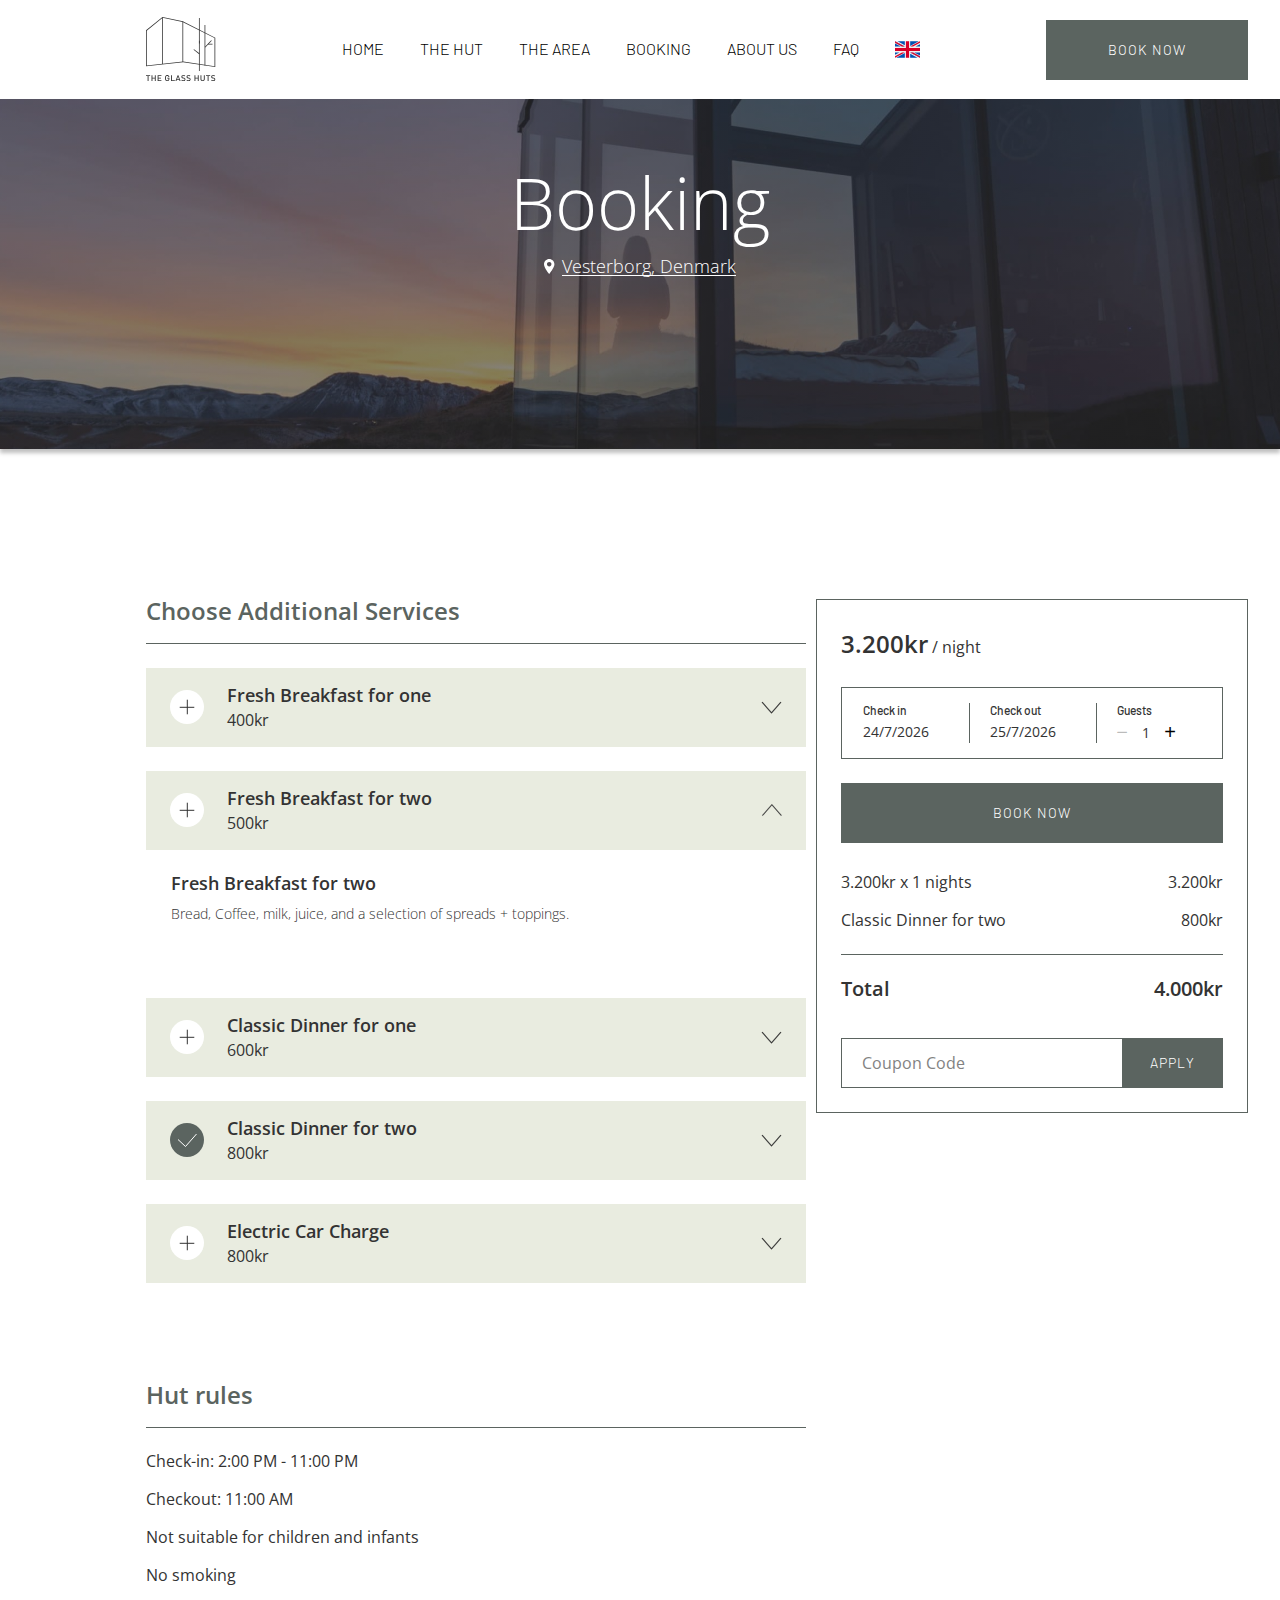
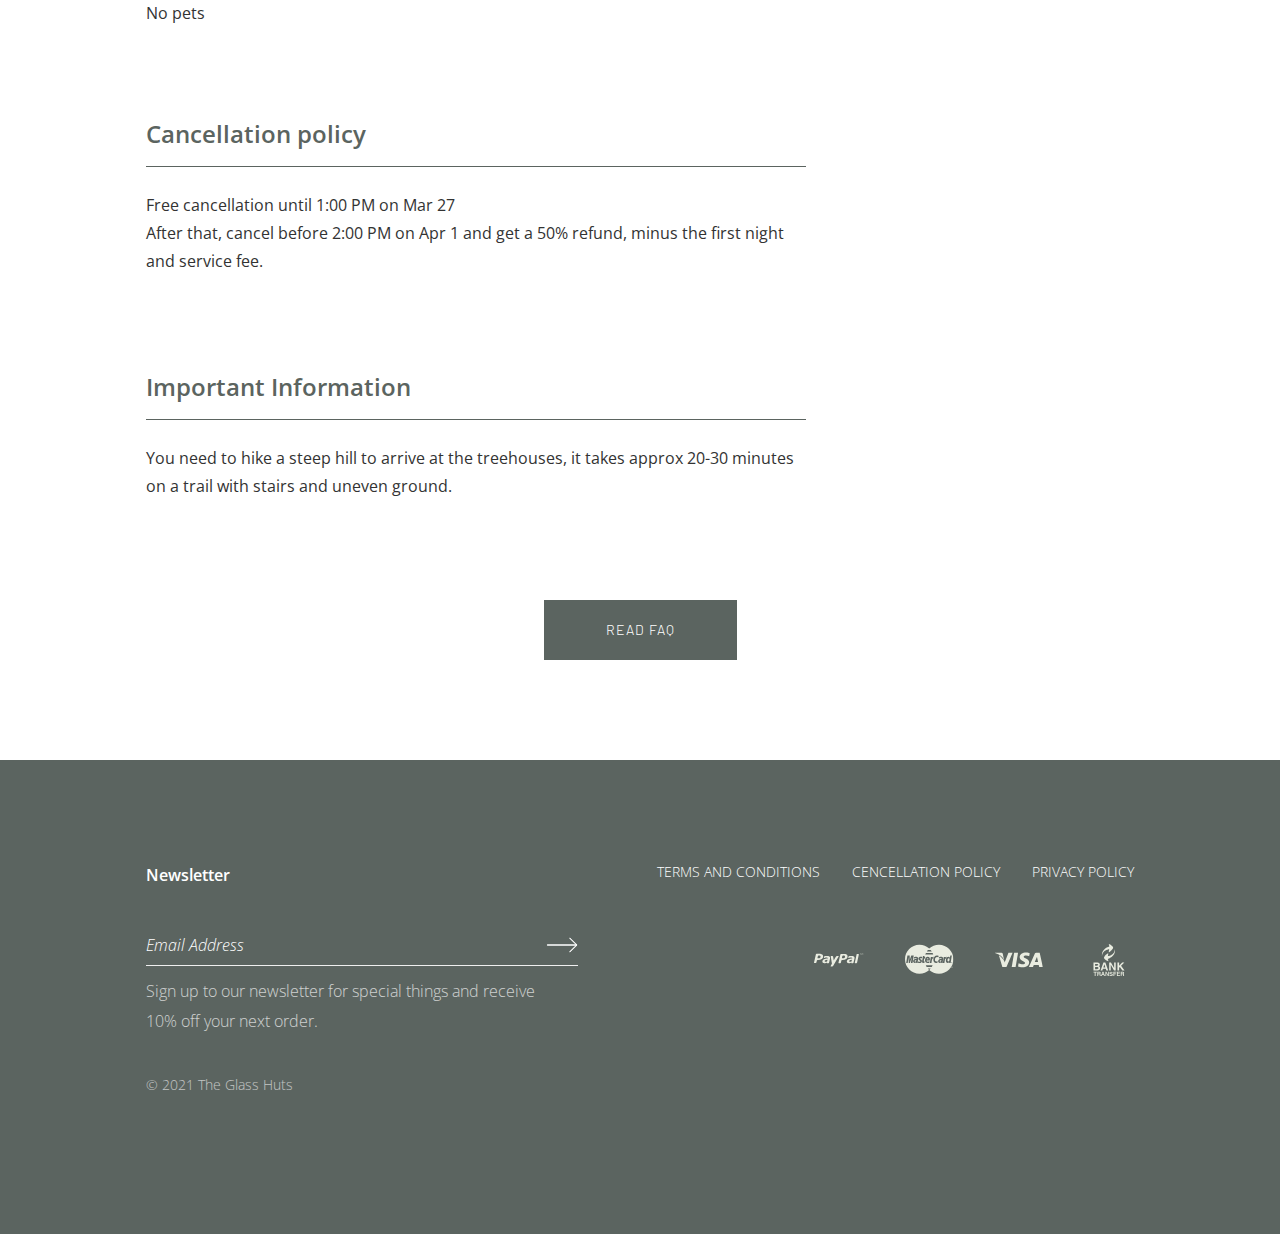
==== booking.html @ 8d21ddbc "initial commit" ====
<!DOCTYPE html>
<html lang="en">

<head>
  <meta charset="UTF-8">
  <meta http-equiv="X-UA-Compatible" content="IE=edge">
  <meta name="viewport" content="width=device-width, initial-scale=1.0">

  <link rel="preconnect" href="https://fonts.googleapis.com">
  <link rel="preconnect" href="https://fonts.gstatic.com" crossorigin>
  <link
    href="https://fonts.googleapis.com/css2?family=Barlow:wght@300;500&family=Open+Sans:wght@300;400;600&display=swap"
    rel="stylesheet">

  <link rel="stylesheet" href="./css/global.css">
  <link rel="stylesheet" href="./css/style.css">

  <script defer src="./js/app.js"></script>
  <script defer src="./js/calendar.js"></script>
  <script defer src="./js/accordion.js"></script>
  <script defer src="./js/checkout.js"></script>
  <title>The Glass Huts | Booking</title>
</head>

<body>

  <!-- HEADER -->
  <header class="header">

    <a href="index.html"><img class="logo" src="./img/logo.svg" alt="Glass hut logo"></a>

    <nav class="main-nav">
      <ul class="main-nav__list">
        <li><a href="index.html" class="main-nav__link">Home</a></li>
        <li><a href="hut.html" class="main-nav__link">the hut</a></li>
        <li><a href="area.html" class="main-nav__link">The area</a></li>
        <li><a href="booking.html" class="main-nav__link">booking</a></li>
        <li><a href="about.html" class="main-nav__link">about us</a></li>
        <li><a href="faq.html" class="main-nav__link">faq</a></li>
        <li>

          <div class="language">
            <div class="selected-language">
              <img src="./img/flags/united-kingdom.svg" alt="English language">
            </div>
            <ul class="language-list">
              <li>
                <a href=""><img src="./img/flags/denmark.svg" alt="Danish language">
                </a>
              </li>
              <li>
                <a href=""><img src="./img/flags/germany.svg" alt="German language"></a>
              </li>
              <li>
                <a href=""><img src="./img/flags/united-kingdom.svg" alt="English language"></a>
              </li>
            </ul>
          </div>
        </li>
      </ul>
    </nav>

    <a href="booking.html" class="btn">Book now</a>

  </header><!-- ./header -->

  <main>

    <section class="section-hero section-hero--secondary booking">
      <h1 class="heading-primary">Booking</h1>
      <p class="section-hero__location"><img src="./img/hero-location.svg" alt="Location icon"> <span>Vesterborg,
          Denmark</span></p>
    </section>

    <section class="section-booking">
      <div class="section-booking-features">

        <div class="section-booking-feature">
          <h3 class="section-booking__title">
            Choose Additional Services
          </h3>

          <div class="accordion-booking">

            <div class="accordion-booking__item">
              <div class="accordion-booking__item-label">
                <img class="feature-add" src="./img/booking/plus.svg" alt="Plus icon">
                <div class="feature-title">
                  <p class="feature-text">Fresh Breakfast for one</p>
                  <p class="feature-price">400kr</p>
                </div>
                <img class="feature-arrow" src="./img/booking/arrow-down.svg" alt="Arrow down icon">
              </div>
              <div class="accordion-booking__item-content">
                <p class="feature-text feature-text--content">Fresh Breakfast for one</p>
                <p class="feature-details">Bread, Coffee, milk, juice, and a selection of spreads + toppings.</p>
              </div>
            </div>

            <div class="accordion-booking__item active">
              <div class="accordion-booking__item-label">
                <img class="feature-add" src="./img/booking/plus.svg" alt="Plus icon">
                <div class="feature-title">
                  <p class="feature-text">Fresh Breakfast for two</p>
                  <p class="feature-price">500kr</p>
                </div>
                <img class="feature-arrow" src="./img/booking/arrow-down.svg" alt="Arrow down icon">
              </div>
              <div class="accordion-booking__item-content">
                <p class="feature-text feature-text--content">Fresh Breakfast for two</p>
                <p class="feature-details">Bread, Coffee, milk, juice, and a selection of spreads + toppings.</p>
              </div>
            </div>

            <div class="accordion-booking__item">
              <div class="accordion-booking__item-label">
                <img class="feature-add" src="./img/booking/plus.svg" alt="Plus icon">
                <div class="feature-title">
                  <p class="feature-text">Classic Dinner for one</p>
                  <p class="feature-price">600kr</p>
                </div>
                <img class="feature-arrow" src="./img/booking/arrow-down.svg" alt="Arrow down icon">
              </div>
              <div class="accordion-booking__item-content">
                <p class="feature-text feature-text--content">Classic Dinner for one</p>
                <p class="feature-details">Bread, Coffee, milk, juice, and a selection of spreads + toppings.</p>
              </div>
            </div>

            <div class="accordion-booking__item">
              <div class="accordion-booking__item-label">
                <img class="feature-add" src="./img/booking/checked.svg" alt="Checked icon">
                <div class="feature-title">
                  <p class="feature-text">Classic Dinner for two</p>
                  <p class="feature-price">800kr</p>
                </div>
                <img class="feature-arrow" src="./img/booking/arrow-down.svg" alt="Arrow down icon">
              </div>
              <div class="accordion-booking__item-content">
                <p class="feature-text feature-text--content">Classic Dinner for two</p>
                <p class="feature-details">Bread, Coffee, milk, juice, and a selection of spreads + toppings.</p>
              </div>
            </div>

            <div class="accordion-booking__item">
              <div class="accordion-booking__item-label">
                <img class="feature-add" src="./img/booking/plus.svg" alt="Plus icon">
                <div class="feature-title">
                  <p class="feature-text">Electric Car Charge</p>
                  <p class="feature-price">800kr</p>
                </div>
                <img class="feature-arrow" src="./img/booking/arrow-down.svg" alt="Arrow down icon">
              </div>
              <div class="accordion-booking__item-content">
                <p class="feature-text feature-text--content">Electric Car Charge</p>
                <p class="feature-details">Dock station for charging electric cars</p>
              </div>
            </div>
          </div>
        </div>


        <div class="section-booking-feature">
          <h3 class="section-booking__title">
            Hut rules
          </h3>
          <ul class="section-booking__description">
            <li>Check-in: 2:00 PM - 11:00 PM</li>
            <li>Checkout: 11:00 AM</li>
            <li>Not suitable for children and infants</li>
            <li>No smoking</li>
            <li>No pets</li>
          </ul>
        </div>

        <div class="section-booking-feature">
          <h3 class="section-booking__title">
            Cancellation policy
          </h3>
          <ul class="section-booking__description">
            <li>Free cancellation until 1:00 PM on Mar 27</li>
            <li>After that, cancel before 2:00 PM on Apr 1 and get a 50% refund, minus the first night and service
              fee.
            </li>
          </ul>
        </div>

        <div class="section-booking-feature">
          <h3 class="section-booking__title">
            Important Information
          </h3>
          <ul class="section-booking__description">
            <li> You need to hike a steep hill to arrive at the treehouses, it takes approx 20-30 minutes on a trail
              with stairs and uneven ground.</li>
          </ul>
        </div>
      </div>

      <aside class="checkout">

        <div class="rate">
          <span class="rate-price">3.200kr</span> / night
        </div>

        <div class="date">
          <div class="date-calendar-btn">
            <span class="date-text">Check in</span> <span class="date-from">1</span>
          </div>
          <div class="date-calendar-btn">
            <span class="date-text">Check out</span> <span class="date-to">2</span>
          </div>
          <div>
            <span class="date-text">Guests</span>
            <div class="guests">
              <button class="minus" disabled>&minus;</button>
              <span class="date-guests">1</span>
              <button class="plus">&plus;</button>
            </div>
          </div>
        </div>

        <a href="payment.html" class="btn btn--full">Book Now</a>

        <div class="features">
          <div class="feature-item">
            <span class="feature-price">3.200kr x <span class="nights">1</span> nights</span>
            <span class="feature-price">3.200kr</span>
          </div>
        </div>

        <div class="total">
          <span>Total</span><span class="total-price">7.000kr</span>
        </div>

        <div class="coupon">
          <input class="input" type="text" id="coupon-code" name="coupon-code" placeholder=" " maxlength="4">
          <label class="label" for="coupon-code">Coupon Code</label>
          <button class="btn" id="coupon-btn">apply</button>
          <div class="warning-msg"></div>
        </div>

      </aside>
    </section>

    <div class="section-link">
      <a href="faq.html" class="btn">read FAQ</a>
    </div>

  </main>

  <footer class="footer">
    <div class="newsletter">
      <h3 class="newsletter__title">Newsletter</h3>
      <form class="footer-form">
        <div class="form-group">
          <input class="form-input" type="email" name="email" placeholder="Email Address">
          <button class="form-btn" type="submit"><img src="./img/slider/arrow-right.svg"
              alt="Arrow right icon"></button>
        </div>
      </form>
      <p class="generic-content__text">Sign up to our newsletter for special things and receive 10% off your next order.
      </p>
      <p class="generic-content__text copyright">&copy; 2021 The Glass Huts</p>
    </div>
    <div class="footer-links">
      <ul class="policy-links">
        <li><a class="policy-link" href="#">TERMS AND CONDITIONS</a></li>
        <li><a class="policy-link" href="#">CENCELLATION POLICY</a></li>
        <li><a class="policy-link" href="#">PRIVACY POLICY</a></li>
      </ul>
      <ul class="payment-links">
        <li><a href="https://paypal.com" target="_blank"><img src="./img/footer/paypal-logo.svg" alt="Paypal logo"></a>
        </li>
        <li><a href="https://mastercard.com" target="_blank"><img src="./img/footer/mastercard-logo.svg"
              alt="Mastercard logo"></a></li>
        <li><a href="https://visa.com" target="_blank"><img src="./img/footer/visa-logo.svg" alt="Visa card logo"></a>
        </li>
        <li><a
            href="https://www.google.com/search?q=bank+transfer&sxsrf=AOaemvKVioMUXL3Hq52mlbik66ZH3pfMEw%3A1636132542010&ei=vmaFYZEC4qOuBJS-uFA&oq=bank+transfer&gs_lcp=[base64]&sclient=gws-wiz&ved=0ahUKEwiR2eLX3IH0AhXikYsKHRQfDgoQ4dUDCA4&uact=5"
            target="_blank"><img src="./img/footer/banktransfer-logo.svg" alt="Bank transfer logo"></a></li>
      </ul>
    </div>
  </footer>

  <!-- MODAL CALENDAR -->
  <div class="modal" id="calendar-modal">
    <div class="modal-content">
      <div class="close-btn"><img src="./img/booking/calendar/calendar-close-btn.svg" alt="Close button icon"></div>

      <div class="calendar-input">
        <div class="calendar-input-container">
          <div>
            <span class="date-text">Check in</span>
            <input type="text" id="check-in" placeholder="Add dates" class="date-from" maxlength="10">
          </div>
          <div>
            <span class="date-text">Check out</span> <input type="text" id="check-out" placeholder="Add dates"
              class="date-to" maxlength="10">
          </div>
          <div>
            <span class="date-text">Guests</span>
            <div class="guests">
              <button class="minus" disabled>&minus;</button>
              <span class="date-guests">1</span>
              <button class="plus">&plus;</button>
            </div>
          </div>
        </div>
        <div>
          <button class="btn">Book</button>
        </div>
      </div>



      <div class="calendar">
        <div class="month" id="current-month">
          <div class="calendar-date">
            <div class="back-icon">
              <img src="./img/booking/calendar/calendar-arrow-left-disabled.svg" alt="Arrow left icon">
            </div>
            <h2 class="calendar-date-title">May 2021</h2>
          </div>
          <div class="weekdays">
            <div>MO</div>
            <div>TU</div>
            <div>WE</div>
            <div>TH</div>
            <div>FR</div>
            <div>SA</div>
            <div>SU</div>
          </div>
          <div class="days">

          </div>
        </div>
        <div class="month" id="next-month">
          <div class="calendar-date">
            <h2 class="calendar-date-title">June 2021</h2>
            <div class="next-icon">
              <img src="./img/booking/calendar/calendar-arrow-right.svg" alt="Arrow right icon">
            </div>
          </div>
          <div class="weekdays">
            <div>MO</div>
            <div>TU</div>
            <div>WE</div>
            <div>TH</div>
            <div>FR</div>
            <div>SA</div>
            <div>SU</div>
          </div>
          <div class="days">

          </div>
        </div>

        <div class="calendar-buttons">
          <button class="calendar-btn--clear">Clear dates</button>
          <button class="btn calendar-btn--close">Close</button>
        </div>

      </div>
    </div>
  </div>

</body>

</html>
---- css/global.css ----
/* - Font sizez (px)
10 / 12 / 14 / 16 / 18 / 20 / 24 / 30 / 36 / 44 / 52 / 62 / 74 / 86 / 98 */

/* Spacing system (px)
2 / 4 / 8 / 12 / 16 / 24 / 32 / 48 / 64 / 80 / 96 / 128 */

/* FONTS 
 font-family: 'Barlow', sans-serif;
font-family: 'Open Sans', sans-serif; 
*/

:root {
  --fw-300: 300;
  --fw-400: 400;
  --fw-500: 500;
  --fw-600: 600;
  --fw-700: 700;

  --clr-grey-100: #EFEFEF;
  --clr-grey-200: #828282;
  --clr-grey-400: #333;
  --clr-black: #000;
  --clr-white: #fff;
  --clr-green-400: #41906D;
  --clr-primary-200: #E9ECE0;
  --clr-primary-300: #808E88;
  --clr-primary-400: #5B6460;
  --clr-primary-500: #3E443E;
}

/* GLOBAL STYLES */

*,
*::before,
*::after {
  margin: 0;
  padding: 0;
  box-sizing: border-box;
}

html {
  /* 1rem = 10px */
  font-size: 62.5%;
  scroll-behavior: smooth;
}

body {
  max-width: 141rem;
  margin: 0 auto;

  font-family: 'Open Sans', sans-serif;
  font-weight: var(--fw-400);
  line-height: 1;
  color: var(--clr-grey-400);
}

img {
  max-width: 100%;
  height: auto;
  display: block;
}

section {
 margin-bottom: 15rem;
}

ul {
  list-style: none;
}

.flex {
  display: flex;
}

/**************************/
/* GENERAL REUSABLE COMPONENTS */
/**************************/

.container {
  padding: 0 14.6rem;
}

.heading-primary {
  font-size: 7.2rem;
  font-weight: var(--fw-300);
  color: var(--clr-white);
  line-height: 1.02;
}

.generic-content {
  width: 50%;

  color: var(--clr-primary-400);
}

.generic-content__title {
  margin-bottom: 5rem;

  font-size: 4rem;
  font-weight: var(--fw-400);
  color: var(--clr-primary-400);
}

.generic-content__subtitle {
  margin-bottom: 3rem;

  font-size: 2.4rem;
  font-weight: var(--fw-400);
  font-style: italic;
  color: var(--clr-primary-400);
  line-height: 1.5; 
}

.generic-content__text {
  padding-bottom: 3.4rem; 

  font-size: 1.6rem;
  font-weight: var(--fw-300);
  line-height: 1.875;
  color: var(--clr-black);
  text-decoration: none;
}

.generic-content__link:link,
.generic-content__link:visited {
  font-size: 1.6rem;
  font-weight: var(--fw-600);
  color: var(--clr-primary-400);
  text-decoration: none;

  border-bottom: 2px solid var(--clr-primary-400);
}

.section-img {
  width: 50%;
}

.invisible {
  display: none;
}

/* BUTTON */
.btn,
.btn:link,
.btn:visited {
  display: inline-block;
  padding: 1.6rem 6.2rem;

  font-family: "Barlow", sans-serif;
  font-size: 1.4rem;
  font-weight: var(--fw-300);
  letter-spacing: 1px;
  line-height: 2;
  color: var(--clr-white);
  text-transform: uppercase;
  text-decoration: none;

  background-color: var(--clr-primary-400);
  border: 0;
  cursor: pointer;

  transition: background .3s ease;
}

.btn:hover,
.btn:active {
  background-color: var(--clr-primary-300);
}

.btn--full {
  width: 100%;
  margin-bottom: 3rem;

  text-align: center;
}

.btn--cta:link,
.btn--cta:visited {
  display: flex;
  justify-content: center;
  align-items: center;
  padding: 1.95rem 8.4rem;

  font-size: 1.8rem;
  line-height: 1.55;
}

.btn-link:link,
.btn-link:visited {
  width: 18rem;
  height: 5.5rem;
  display: flex;
  justify-content: center;
  align-items: center;

  margin-top: 5rem;
  padding: 1.4rem 3rem;

  background: 0;
  border: .5px solid var(--clr-white);
  box-shadow: 0 4px 4px rgba(0, 0, 0, .25);

  transition: all .3s;
}

.btn-link:hover,
.btn-link:active {
  color: var(--clr-primary-500);

  background-color: var(--clr-primary-200);

}


/* CTA */
.cta {
  display: flex;
  position: absolute;
  left: 14.6rem;
  bottom: -3.5rem;
}

.cta__price {
  display: flex;
  flex-direction: column;
  justify-content: center;
  align-items: center;
  padding: 1.95rem 3.1rem 1.95rem 2.8rem;

  font-family: 'Barlow', sans-serif;
  font-size: 1.2rem;
  font-weight: var(--fw-300);
  color: var(--clr-grey-400);
  line-height: 1.5;

  background-color: var(--clr-primary-200);
}

.cta__price span:nth-child(1) {
  align-self: start;
}

.cta__price span:nth-child(2) {
  font-size: 2.2rem;
  font-weight: var(--fw-500);
  line-height: 1.27;
}

.cta__price span:nth-child(3) {
  align-self: end;
}

/**************************/
/* SLIDER */
/**************************/
.slider {
  position: relative;
}

.slider__item--hero {
  background-color: var(--clr-grey-400);
  position: relative;
/*   overflow: hidden; */
}

.slider__item--hero img {
  width: 100%;
  
  /* object-fit: cover; */
  opacity: .65;
}

.slider__controls{
  display: flex;
  gap: 5rem;
  position: absolute;
  bottom: 8.5rem;
  left: 50%;
  transform: translateX(-50%);

  cursor: pointer;
}

.previous img,
.next img {
  cursor: pointer;

  transition: all .6s ease;
}

.previous:hover img,
.next:hover img {
  filter: invert(35%);
}

/* slide animation */
.slider__item {
  animation-name: fade;
  animation-duration: 1.5s;
}

@keyframes fade {
  
  from  {
    opacity: .7;
  }

  to {
    opacity: 1;
  }
}

/* Slider progress */
.slider-progress {
  position: absolute;
  width: 1.5px;
  height: 400px;
  top: 95px;
  left: 41px;
  padding: 2rem 0;

  background-color: rgba(255, 255, 255, .25);
}

.slider-progress__item{
  width: 1.5px;
  height: 60px;

  background-color: var(--clr-white);
  
  transition: opacity .4s linear;
}
---- css/style.css ----
/**************************/
/* HEADER */
/**************************/
.header {
  display: flex;
  justify-content: space-between;
  align-items: center;
  padding: 1.7rem 3.2rem 1.7rem 14.6rem;  

 box-shadow: 2px 0 20px rgba(0, 0, 0, .08);
}

.logo {
  height: 6.5rem;
}

/**************************/
/* NAVIGATION */
/**************************/
.main-nav__list {
  display: flex;
  align-items: center;
  gap: 3.6rem;

  font-family: "Barlow", sans-serif;
}

.main-nav__link:link,
.main-nav__link:visited {
  display: inline-block;

  font-size: 1.6rem;
  font-weight: var(--fw-300);
  color: var(--clr-black);
  text-decoration: none;
  text-transform: uppercase;


}

.main-nav__link:link:after,
.main-nav__link:visited:after {
  content: "";
  display: block;

  border-bottom: 1px solid var(--clr-black);

  transform: scaleX(0);
  transition: transform .25s ease-in-out;
}

.main-nav__link:hover:after,
.main-nav__link:active:after {
  transform: scaleX(1);
}

/* Language menu */
.language {
  display: flex;
  flex-direction: column;
  justify-content: center;
  align-items: center;
  position: relative;
}

.selected-language {
  cursor: pointer;
}

.language-list {
  display: none;
  width: 3.5rem;

  background-color: var(--clr-white);
   box-shadow: 0 1px 10px rgba(0, 0, 0, .2);
}

.language:hover .language-list{
  display: block;
  position: absolute;
  top: 2.5rem;
  left: -.5rem;

  z-index: 10;
}

.language-list li {
  width: 3.5rem;
  height: 3.5rem;
}

.language-list li a {
  padding: .5rem;
  display: block;
}

.language-list li a:hover {
  background-color: var(--clr-primary-200);
}

/**************************/
/* SECTION HERO */
/**************************/
.section-hero {
  position: relative;

  box-shadow: 0 4px 4px rgba(0, 0, 0, .25);
}

.section-hero--secondary {
  max-width: 100%;
  height: 35rem;
  padding-top: 6.7rem;
  display: flex;
  flex-direction: column;
  align-items: center;

  background-repeat: no-repeat;
  background-position: center;
  background-size: cover;
}

.section-hero--secondary.booking {
  background-image: linear-gradient(rgba(51, 51, 51, .6), rgba(51, 51, 51, .6)),
  url('.././img/booking/booking-hero.jpg');
}

.section-hero__content {
  position: absolute;
  top: 9.5rem;
  right: 5.8rem;

  text-align: right;
}

.section-hero__content div {
  max-width: 33rem;
  margin: 3.4rem 8.4rem 0 auto;

  text-align: center;
}

.section-hero__description {
  font-size: 2rem;
  font-weight: var(--fw-300);
  color: var(--clr-white);
  line-height: 1.5;
}

.section-hero__location {
  display: flex;
  align-items: center;
  margin-top: 1.5rem;

  font-size: 1.8rem;
  font-weight: var(--fw-300);
  color: var(--clr-white);
  line-height: 1.333;
}

.section-hero__location span {
  position: relative;
  margin-left: .65rem;
}

.section-hero__location span:after {
  content: "";
  position: absolute;
  left: 0;
  bottom: 2px;
  display: block;
  height: 1px;
  width: 100%;

  background-color: var(--clr-white);  
}

/**************************/
/* SECTION CABINS */
/**************************/

.cabins .flex {
  margin-bottom: 15rem;
}

.generic-content--cabins {
  padding: 8.7rem 10.5rem 0 14.7rem;
}

.cabins__gallery {
  display: flex;
  gap: 2.4rem;
  padding: 0 3.2rem;
  
}

.cabins__gallery-item,
.about-gallery-item {
  overflow: hidden;
}

.cabins__gallery-item img,
.about-gallery-item img {
  transition: all .4s;
}

.cabins__gallery-item img:hover,
.about-gallery-item img:hover {
  transform: scale(1.1);
}

/**************************/
/* SECTION FOREST */
/**************************/

.section-forest {
  display: flex;
  margin-bottom: 0;
}

.section-img--forest {
  position: relative;
  height: 65rem;

  background-color:var(--clr-primary-500);
}

.location-mark:before {
  display: flex;
  justify-content: center;
  align-items: center;

  content: "WE ARE \A HERE";
  /* помогает перевести текст на следующую строку */
  white-space: pre;
 
  width: 17.6rem;
  height: 17.6rem;
  position: absolute;
  top: 50%;
  left: 50%;
  z-index: 10;

  font-family: 'Barlow', sans-serif;
  font-size: 1.2rem;
  font-weight: var(--fw-300);
  text-transform: uppercase;
  color: var(--clr-grey-400);
  line-height: 1.33;
  text-align: center;

  border-radius: 50%;
  /* Чтобы градиент сработал, пришлось написать ему стартовую позицию 50% 50%, которая якобы должна быть по-умолчанию если её не указывать, но без неё не работает, пойми почему? */
  background-image: radial-gradient(
    50% 50%,
    #fff 0% 54.54%,
    rgba(255, 255, 255, .35) 56% 76.13%,
    rgba(255, 255, 255, .15) 77% 100%);

  transform: translate(-50%, -50%);
}

.section-img--forest img{
  height: 100%;

  object-fit: cover;
  object-position: top left;
  opacity: .6;
}

.generic-content--forest {
  padding: 15rem 13rem 12rem 11rem;

  background-color: var(--clr-primary-200);
}

.generic-content--forest .generic-content__link {
  font-style: italic;
}


/**************************/
/* SECTION FACILITIES */
/**************************/
.section-facilities {
  padding: 15rem 29rem;
  margin-bottom: 0;

  text-align: center;

  background-color: var(--clr-primary-400);
}

.generic-content__title--facilities {
  margin-bottom: 10rem;

  font-weight: var(--fw-300);
  color: var(--clr-white);
}

.facilities__list {
  display: grid;
  justify-items: center;
  align-items: center;
  grid-template-columns: repeat(4, 1fr);
  gap: 8rem;
}

.facilities__list-item {
  display: flex;
  flex-direction: column;
}

.facilities__list-item img {
  width: 7rem;
  height: 7rem;
  margin-bottom: 2rem;
  justify-self: center;
  align-self: center;
}

.facilities__list-item span {
  font-size: 1.8rem;
  color: var(--clr-white);
  line-height: 1.55;
}

/**************************/
/* ABOUT US FEATURE */
/**************************/
.about-us-feature {
  width: 100%;
  height: 55.9rem;
  position: relative;
}

.feature-img {
  width: 100%;
  height: 100%;
  object-fit: cover;
  object-position: left;
}

.btn--rounded:link,
.btn--rounded:visited {
  display: flex;
  width: 15.7rem;
  height: 15.7rem;
  justify-content: center;
  align-items: center;  
  position: absolute;
  top: 50%;
  left: 50%;

  transform: translate(-50%, -50%);  

  font-family: 'Barlow', sans-serif;
  font-size: 1.6rem;
  font-weight: var(--fw-300);
  line-height: 1.375;
  text-decoration: none;
  color: var(--clr-grey-400);

  background-color: var(--clr-primary-200);
  border-radius: 50%;

  transition: all .3s;
}

.btn--rounded:hover,
.btn--rounded:active {
  color: var(--clr-white);
  
  background-color: var(--clr-primary-400); 
}

.btn--rounded:link span,
.btn--rounded:visited span {
  border-bottom: 0;
 
  transition: border .3s;
}

.btn--rounded:hover span,
.btn--rounded:active span {
  margin-bottom: -1px;

  border-bottom: 1px solid var(--clr-white);
}

/**************************/
/* ABOUT US FEATURE */
/**************************/
.section-contacts {
  display: flex;
  justify-content: center;
  align-items: flex-end;
  padding: 15rem 14.6rem 13.3rem;
  margin-bottom: 0;
}

.section-contacts .generic-content__text {
  padding-bottom: 0;
}

.section-contacts address {
  display: flex;
  flex-direction: column;
}

.section-contacts address span {
  margin-bottom: 2rem;
}

.section-contacts a{
  text-decoration: none;
  color: var(--clr-black);
}

.cta-block {
  margin-top: 4.6rem;
  margin-left: auto;
}

.cta--contacts{
  position: static;
}
.cta--contacts .btn--cta {
  padding: 3.6rem 8rem;
}

.cta--contacts .cta__price {
  padding: 1.95rem 3.26rem 1.95rem 1.9rem;
}

.social-links {
  display: flex;
  gap: 4.3rem;
  margin-bottom: 1.7rem;
}

.social-link:link,
.social-link:visited {
  display: flex;
  justify-content: center;
  align-items: center;
  width: 5rem;
  height: 5rem;
  margin-top: 5rem;

  border-radius: 50%;
  background-color: var(--clr-primary-400);

  transition:  all .3s;
}

.social-link:hover,
.social-link:active {
  background-color: var(--clr-primary-200);
}

.social-link:hover img,
.social-link:active img {
  transition: all .3s;
}

.social-link:hover img,
.social-link:active img {
  filter: invert(39%) sepia(14%) saturate(197%) hue-rotate(101deg) brightness(93%) contrast(89%);
}

/**************************/
/* FOOTER */
/**************************/
.footer {
  display: flex;
  justify-content: space-between;
  padding: 10rem 14.6rem;

  background-color: var(--clr-primary-400);
}

.footer-form {
  width: 43.2rem;
}

.form-group {
  display: flex;
  justify-content: space-between;
  margin-bottom: 1rem;

  border-bottom: 1px solid var(--clr-grey-100);
}

.form-input,
.form-btn {
  display: inline-block;
  padding-bottom: .5rem;

  background: none;
  border: 0;
}

.form-input {
  width: 100%;

  font-family: 'Open Sans', sans-serif; 
}

.form-input,
.form-input:focus,
.form-input::placeholder {
  font-size: 1.6rem;
  font-style: italic;
  font-weight: var(--fw-300);
  color: var(--clr-white);
  line-height: 1.875;

  outline: none;
}

.form-btn {
  cursor: pointer;
}

.newsletter__title {
  margin-bottom: 4rem;

  font-size: 1.6rem;
  font-weight: var(--fw-600);
  color: var(--clr-white);
  line-height: 1.875;
}

.newsletter .generic-content__text {
  max-width: 45ch;

  color: var(--clr-white);
  opacity: .7;
}

.newsletter .copyright {
  font-size: 1.4rem;
  font-weight: var(--fw-300);
  line-height: 2.15;
  color: var(--clr-grey-100);

  opacity: .7;
}

.footer-links {
  display: flex;
  flex-direction: column;
  align-items: flex-end;
}

.policy-links {
  display: flex;
  justify-content: center;
  align-items: center;
  gap: 3.2rem;
  margin-bottom: 5rem;
}

.policy-link:link,
.policy-link:visited {
  font-size: 1.4rem;
  font-weight: var(--fw-300);
  line-height: 1.714;
  color: var(--clr-white);
  text-decoration: none;
  text-transform: uppercase;
}

.policy-link:link:after,
.policy-link:visited:after {
  content: "";
  display: block;

  border-bottom: 1px solid var(--clr-white);

  transform: scaleX(0);
  transition: transform .25s ease-in-out;
}

.policy-link:hover:after,
.policy-link:active:after {
  transform: scaleX(1);
}

.payment-links {
  display: flex;
  gap: 4rem;
 }

.payment-links li {
  width: 5rem;
  height: 5rem;
  display: flex;
  justify-content: center;
  align-items: center;
}

/**************************/
/* SECTION FAQ */
/**************************/

.section-faq {
  margin-top: 15rem;
}

/**************************/
/* SECTION BOOKING */
/**************************/
.section-booking,
.section-payment {
  display: flex;
  justify-content: space-between;
  padding: 0 3.2rem 0 14.6rem;
  margin-bottom: 0;
}

.section-link {
  display: flex;  
  justify-content: center;
  margin-bottom: 10rem;
}

/* Features */
.section-booking-features,
.payment-info {
  width: 66rem;
}

.section-booking-feature {
  margin-bottom: 10rem;
}

.section-booking__title,
.payment-form-title {
  padding-bottom: 2rem;
  margin-bottom: 2.4rem;

  font-size: 2.4rem;
  font-weight: var(--fw-600);
  color: var(--clr-primary-400);

  border-bottom: 1px solid var(--clr-primary-400);
}

.section-booking-feature:nth-child(2) 
.section-booking__description li{
  padding-bottom: 2rem;

  line-height: 1.125;
}

.section-booking__description {
  font-size: 1.6rem;
  line-height: 1.75;
  color: var(--clr-grey-400);
}

.section-booking__description li:last-child {
  padding-bottom: 0 !important;
}

/* Accordion booking */
.accordion-booking__item {
  margin-bottom: 2.4rem;

  cursor: pointer;
}

.accordion-booking__item.active .feature-arrow {
  transform: rotate(180deg);
}

.accordion-booking__item-label {
  display: grid;
  align-items: center;
  grid-template-columns: 6% 90.5% 3.5%;
  padding: 1.8rem 2.4rem;

  background-color: var(--clr-primary-200);
}

.feature-title {
  display: flex;
  flex-direction: column;
  gap: .5rem;
  padding-left: 2rem;

  color: var(--clr-grey-400);
}

.feature-text--content {
  padding-bottom: 1rem;

  font-size: 1.6rem;
}

.feature-text {
  font-size: 1.8rem;
  font-weight: var(--fw-600);  
  line-height: 1.11;
}

.feature-price {
  font-size: 1.6rem;
  line-height: 1.125;
}

.accordion-booking__item-content {
  display: none;
  padding: 2.4rem 0 5rem 2.5rem;
}

.active .accordion-booking__item-content {
  display: block;
}

.feature-details {
  font-size: 1.4rem;
  font-weight: var(--fw-300);
  line-height: 1.428;
}

/* Checkout */
.checkout {
  width: 43.2rem;
  padding: 2.4rem;
  align-self: flex-start;

  border: 1px solid var(--clr-primary-400);
}

.rate,
.checkout-title {
  padding-bottom: 2rem;

  font-size: 1.6rem;
  line-height: 2.5;
}

.checkout-title {
  display: flex;
  justify-content: center;
  align-items: center;
  gap: 1.95rem;
}

.checkout-title p {
  margin: 0;

  font-size: 1.6rem;
  font-weight: var(--fw-400);
  line-height: 2.5;
}

.checkout-title span {
  color: var(--clr-grey-400);
}

.checkout-title span::after {
  display: none;
} 

.payment-title {
  font-size: 2.4rem;
  font-weight: var(--fw-400);
  line-height: 1.666;
}


.rate-price {
  font-size: 2.4rem;
  font-weight: var(--fw-600);
  line-height: 1.666;
}

/* Checkout date */

.date {
  display: flex;
  padding: 1.5rem 2.1rem;
  margin-bottom: 2.4rem;

  border: 1px solid var(--clr-primary-400);
}


.date-text {
  display: flex;
  flex-direction: column;
  padding-bottom: .4rem;

  font-family: 'Barlow', sans-serif;
  font-size: 1.2rem;
  font-weight: var(--fw-500);
  line-height: 1.333;
}

.date > div:not(:last-child) {
  padding-right: 4rem;
  margin-right: 2rem;

  border-right: 1px solid var(--clr-primary-400);
  cursor: pointer;
}

.date-from,
.date-to,
.date-guests {
  font-family: 'Open Sans', sans-serif; 
  font-size: 1.4rem;
  line-height: 1.285;
}

.guests {
  display: flex;
  align-items: center;
  gap: 1rem;
}

.minus,
.plus {
  width: 2rem;
  height: 2rem;
  font-size: 2rem;
  display: flex;
  justify-content: center;
  align-items: center;

  background-color: transparent;
  border: 0;
  border-radius: 50%;
  cursor: pointer;
}

.minus {
  margin-left: -.5rem;
}

.minus:hover,
.plus:hover {
  background-color: var(--clr-primary-200);
  color: var(--clr-primary-400);
}

.minus:active,
.plus:active {
  background-color: var(--clr-primary-400);
  color: var(--clr-primary-200);
}

/* Checkout features */
.features {
  display: flex;
  flex-direction: column;
  justify-content: center;
  align-items: center;
  gap: 2rem;
  margin-bottom: 2.5rem;

  border-bottom: 1px solid var(--clr-primary-400);
}

.feature-item {
  width: 100%;
  display: flex;
  justify-content: space-between;
}

.feature-item--discount {
  color: var(--clr-green-400);
}

.feature-item:last-child {
  margin-bottom: 2.5rem;
}

.total {
  display: flex;
  justify-content: space-between;
  align-items: center;
  margin-bottom: 4rem;

  font-size: 2rem;
  font-weight: var(--fw-600);
  line-height: .9;
  color: var(--clr-grey-400);
}

.coupon {
  display: flex;
  max-height: 5rem;
  position: relative;
}

.coupon .btn {
  padding: 1.1rem 2.8rem;
}

.input {
  width: 100%;
  padding: 1.6rem 2.2rem;
  
  font-family: inherit;
  font-size: 1.6rem;
  font-weight: var(--fw-400);
  color: var(--clr-grey-400);

  border: 1px solid var(--clr-primary-400);
  border-right: 0;
}

.label {
  position: absolute;
  top: 1.6rem;
  left: 2.1rem;

  font-family: inherit;
  font-size: 1.6rem;
  font-weight: var(--fw-400);
  line-height: 1.125;
  color: var(--clr-grey-200);

  transition: all 0.2s ease-out;
}

.input:focus + .label,
.input:not(:placeholder-shown) + .label
 {
  top: .5rem;

  font-size: .8rem;
  font-weight: var(--fw-600);  
}

.warning-msg {
  position: absolute;
  bottom: -1.4rem;
  left: 2.1rem;

  font-size: 1.1rem;
  color: red;
}


/* ************************** */
/* MODAL CALENDAR */
/* ************************** */
.modal {
  display: none;
  width: 100%;
  height: 100%;
  position: fixed;
  top: 0;
  left: 0;
  z-index: 1;
/*   overflow: auto; */

  background-color: rgba(0, 0, 0, 0.5);
}

.modal-content {
  width: 67.3rem;
  margin: 15rem auto;
  position: relative;

}

.close-btn {
  position: absolute;
  top: -4.1rem;
  right: 0;

  cursor: pointer;
}

/* Calendar inputs */
.calendar-input {
  display: flex;
  margin-bottom: 1rem;
}


.calendar-input-container {
  display: flex;
  align-items: center;
  height: 6.6rem;
  padding: 1.5rem 2.1rem;
 
  background-color: var(--clr-white);
  border: 1px solid var(--clr-grey-400);
}

.calendar-input-container > div:not(:last-child) {
  padding-right: 6.6rem;
  margin-right: 2rem;

  border-right: 1px solid var(--clr-primary-400);
}

.calendar-input-container > div:last-child {
  padding-right: 3.6rem;
}

.calendar-input .btn {
  padding: 1.9rem 8.4rem;
}

#check-in,
#check-out {
  width: 7.5rem;

  font-family: 'Open Sans', sans-serif;
  font-size: 1.4rem;
  font-weight: var(--fw-400);
  color: var(--clr-grey-400);
  line-height: 1.285;
 
  outline: 0;
  border: 0;
}

#check-in::placeholder,
#check-out::placeholder {
  font-weight: var(--fw-300);
  color: var(--clr-grey-200);
}

/**************************/
/* Calendar */
/**************************/
.calendar {
  display: flex;
  flex-wrap: wrap;
  justify-content: flex-end;
  height: 41.9rem;
  padding: 2.4rem;
  position: relative;
  z-index: 1;

  background-color: var(--clr-white);}

.month {
  width: 31.2rem;
  padding: 1.6rem;
}

.calendar-date {
  display: flex;
  align-items: center;
  gap: 7rem;
  margin-bottom: 2rem;
}

#next-month .calendar-date {
  justify-content: flex-end;
}

.back-icon,
.next-icon {
  cursor: pointer;
}

.back-icon {
  margin-left: 1rem;
}

.next-icon {
  margin-right: 1rem;
}

.calendar-date-title {
  font-size: 1.6rem;
  font-weight: var(--fw-400);
  color: var(--clr-black);
  line-height: 1;
}

.weekdays {
  width: 100%;
  display: flex;
  justify-content: center;
  align-items: center;
  margin-bottom: .4rem;

  font-size: 1.2rem;
  font-weight: var(--fw-400);
  color: var(--clr-grey-200);
  line-height: 1.333;
}

.weekdays div {
  width: calc(28rem / 7);
  display: flex;  
  justify-content: center;
  align-items: center;
}

.days {
  width: 100%;
  display: flex;
  align-items: center;
  flex-wrap: wrap;
}

.days div {
  width: 4rem;
  height: 4rem;
  display: flex;
  justify-content: center;
  align-items: center;

  font-size: 1.4rem;
  font-weight: var(--fw-400);
  line-height: 1;

  border: 1px solid transparent;
}


.today {
  color: var(--clr-white);

  background-color: var(--clr-green-400);
}

.strike {
  opacity: 0.5;
  text-decoration: line-through;
}

.strike:hover {
  cursor: not-allowed;
}

.day--active {
  position: relative;

  color: var(--clr-white);

  border-radius: 50%;
  background-color: var(--clr-primary-400);
  
}

.day--active-start::before {
  content: "";
  display: block;
  position: absolute;
  top: -1px;
  right: -1px;


  width: 50%;
  height: 4rem;
  z-index: -1;
  background-color: #f2f2f2;
}

.day--active-finish::before {
  content: "";
  display: block;
  position: absolute;
  top: -1px;
  left: -1px;


  width: 50%;
  height: 4rem;
  z-index: -1;
  background-color: #f2f2f2;
}

.day--range {
  color: var(--clr-grey-400);

  border-radius: 0;
  background-color: #f2f2f2;
 
}

.days div:hover:not(:empty, .strike) {
  border: 1px solid var(--clr-black);
  cursor: pointer;
}

.calendar-buttons {
  margin-top: 1rem;
  align-self: flex-end;
}

.calendar-btn--clear,
.calendar-btn--close {
  font-size: 1.4rem;
  font-weight: var(--fw-400);
  line-height: 1.285;
  font-family: inherit;

  cursor: pointer;
}

.calendar-btn--clear {
  padding: .7rem 1.6rem;

  font-weight: var(--fw-600);
  color: var(--clr-grey-400);
  text-decoration: underline;

  border: 0;
  outline: 0;
  background: transparent;

  transition: all .3s;
}

.calendar-btn--clear:hover {
  text-decoration: none;
}

.calendar-btn--close {
  padding: .7rem 1.6rem;

  text-transform: none;
}

/**************************/
/* SECTION PAYMENT */
/**************************/
.section-payment {
  margin-top: 10rem;
  margin-bottom: 15rem;
}

.link-back {
  display: flex;
  align-items: center;
  gap: 2rem;
  margin-bottom: 5.5rem;

  font-family: 'Barlow', sans-serif;
  font-size: 1.6rem;
  font-weight: var(--fw-300);
  color: var(--clr-grey-400);
  line-height: 2.25;
  text-decoration: none;
  text-transform: uppercase;
}

.title-wrapper {
  display: flex;  
  justify-content: space-between;
  align-items: center;
  padding-bottom: 2rem;
  margin-bottom: 2.4rem;

  border-bottom: 1px solid var(--clr-primary-400);
}

.title-wrapper ul {
  display: flex;
  justify-content: center;
  align-items: center;
  gap: 1.8rem;
}

.title-wrapper .payment-form-title {
  border: 0;
  margin: 0;
  padding: 0;
}

.payment-form-title:last-of-type {
  border: 0;
}

.payment-form-group {
  display: flex;
  flex-wrap: wrap;
  gap: 2.4rem;
  margin-bottom: 10.5rem;
}

.payment-form-group > div {
  max-height: 5rem;
  display: flex;

  width: 31.8rem;
  position: relative;
}

.phone-code {
  width: 7.1rem;
  display: flex;
  justify-content: center;
  align-items: center;
  
  border: 1px solid var(--clr-primary-400);
  border-right: 0;
}

.phone-input .label {
  left: 9.2rem;
}

.payment-form-group > .full-width {
  width: 100%;
  display: flex;
  
}

.half-width {
  width: 50%;
  position: relative;
}

.half-width:first-child .input {
  border-right: 0;
}

.payment-form-group .input {
  border-right: 1px solid var(--clr-primary-400)
}

.payment-form-group select {
  padding: 1.3rem 2rem ;
  height: 5rem;

  appearance: none;
  
  background: url('./../img/payment/circle-arrow-down.svg') no-repeat;
  background-position: right .8rem top .8rem;
}


select:invalid {
  font-family: inherit;
  font-size: 1.6rem;
  font-weight: var(--fw-400);
  color: var(--clr-grey-200);
}

.payment-label {
  display: flex;
  align-items: center;
  gap: 1.3rem;
  position: absolute;
  top: 1.6rem;
  left: 2.1rem;

  font-family: inherit;
  font-size: 1.6rem;
  font-weight: var(--fw-400);
  line-height: 1.125;
  color: var(--clr-grey-200);
}

textarea {
  height: 10rem;

  resize: none;
}

.agreement {
  display: flex;
  justify-content: flex-start;
  align-items: center;
  gap: 2rem;
  margin-bottom: 5rem;

  font-size: 1.6rem;
  font-weight: var(--fw-400);
  line-height: 1.75;
}

.agreement img {
  cursor: pointer;
}

.agreement a {
  font-weight: var(--fw-700);
  color: var(--clr-primary-400);
  text-decoration: underline;
}

#btn-submit {
  padding: 1.6rem 12.5rem;
}

/**************************/
/* SECTION HUT */
/**************************/
.section-hero--secondary.hut {
  background-image: linear-gradient(rgba(51, 51, 51, .6), rgba(51, 51, 51, .6)),
  url('../img/hut/hut-hero.jpg');
}

.hut-gallery {
  display: flex;
  justify-content: space-between;
  margin: 0 14.5rem 15.4rem;
}

.hut-imgs {
  display: flex;
  flex-direction: column;
  gap: 5rem;
}

.slider__controls-container {
  display: flex;
  justify-content: space-between;
  align-items: center;
}

.slider__controls--hut {
  display: flex;
  align-items: center;
  gap: 4.7rem;
}

.slider-progress-container {
  display: flex;
  justify-content: center;
  align-items: center;
  gap: .6rem;
}

.slider-progress-num {
  font-size: 1.7rem;
  font-weight: var(--fw-300);
  line-height: 1.35;
}

.slider-progress--hut {
  display: flex;
  width: 9rem;
  height: .15rem;
  background-color: #DCDCDC;  
}

.slider-progress__item--hut{
  width: 1.8rem;
  height: .15rem;

  background-color: var(--clr-grey-400);
  
  transition: opacity .4s linear;
}

.hut-info {
  width: 43.2rem;
  align-self: center;
}


.hut-info .generic-content__link{
  font-size: 1.8rem;
  font-weight: var(--fw-400);
  font-style: italic;
  line-height: 1.666;

  border-bottom: 1px solid transparent;
}

.hut-info .generic-content__text {
  color: var(--clr-grey-400);
}

.hut-categories {
  display: flex;
  align-items: center;
  gap: 2.4rem;
  margin-bottom: 5rem;
}

.hut-info .generic-content__link.active {
  border-bottom: 1px solid var(--clr-primary-400);
}

/**************************/
/* SECTION AREA */
/**************************/
.section-hero--secondary.area {
  background-image: linear-gradient(rgba(51, 51, 51, .6), rgba(51, 51, 51, .6)),
  url('../img/area/area-hero.jpg');
}

.generic-content__title--map {
  width: 42.4rem;
  margin-bottom: 0;

  line-height: 1.4;
}

.area-map {
  display: flex;
  justify-content: flex-end;
  align-items: center;
  gap: 9.6rem;
  margin-right: 22.6rem;
  margin-left:  auto;
  width: 106rem;
}

.area-activities .generic-content__title--map {
  margin-left: 14.5rem;
  margin-bottom: 10rem;
}

.area-activities .hut-info {
  width: 44.8rem;
}

.area-location{
  height: 51.7rem;
  position: relative;

  background-image: linear-gradient(rgba(62, 68, 62, .4), rgba(62, 68, 62, .4)),
  url('.././img/area/area-location.jpg');
}

/**************************/
/* SECTION ABOUT US */
/**************************/

.section-hero--secondary.about {
  justify-content: space-between;

  background-image: linear-gradient(rgba(51, 51, 51, .6), rgba(51, 51, 51, .6)),
  url('../img/about/about-hero.jpg');
  background-position: center bottom;
}

.hero-btns {
  display: flex;
  justify-content: center;
  align-items: center;
  gap: 2.4rem;
  margin-bottom: 6.7rem;
}

.section-about {
  display: flex;
  justify-content: center;
  align-items: center;
  gap: 13.7rem;
}

.section-about .hut-info {
  margin-top: 5rem;
}

.about-gallery {
  padding: 0 3.2rem;
}

.about-gallery .generic-content__title {
  margin: 0 auto 10rem;
  max-width: 53.7rem;
}

.about-gallery-container {
  display: grid;
  grid-template-columns: repeat(3, 1fr); 
  justify-items: center;
  align-items: center;
  gap: 2.4rem;
}

.about-gallery-item:nth-child(2) {
  grid-column: 2 / -1;
}

.about-gallery-item {
  height: 38.7rem;
}

.about-gallery-item--text {
  padding: 12.1rem 6.2rem;

  font-size: 2rem;
  font-weight: var(--fw-400);
  font-style: italic;
  color: var(--clr-grey-400);
  line-height: 1.8;

  background-color: var(--clr-primary-200);
}

/* Feedback */

.feedback {
  display: flex;
  justify-content: space-between;
  padding: 0 14.6rem;
}



.feedback-contacts {
  display: flex;
  flex-direction: column;
}

.address {
  display: flex;
  flex-direction: column;
}

a.generic-content__text {
  padding: 0;
}

.feedback .payment-form {
  padding-top: 10rem;
}

.feedback .payment-form-group {
  max-width: 66rem;
  margin-bottom: 10rem;
}

.feedback #text-message {
  height: 12.7rem;
}

.feedback #btn-submit {
  display: block;
  margin-left: auto;
  padding: 1.6rem 8rem;
}

.wishes {
  display: flex;
  justify-content: center;
  align-items: center;
  margin-bottom: 15rem;
}
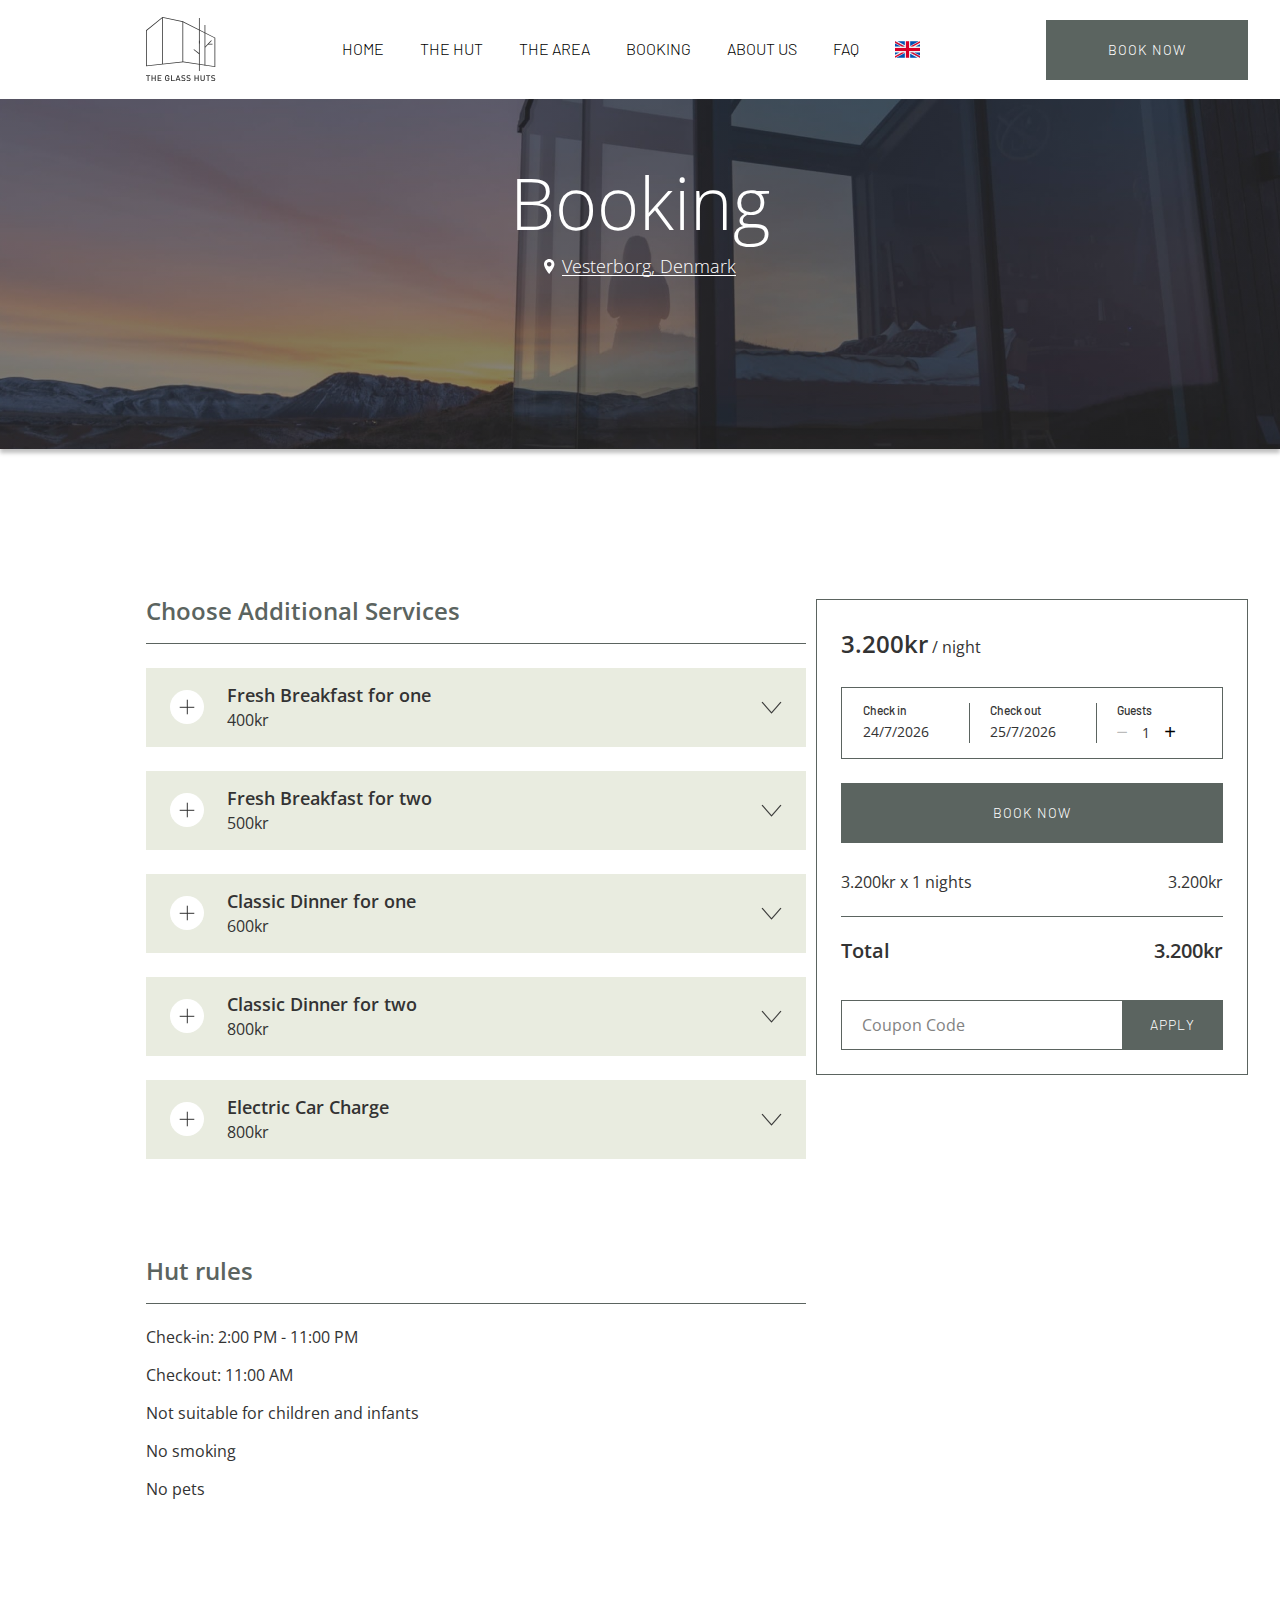
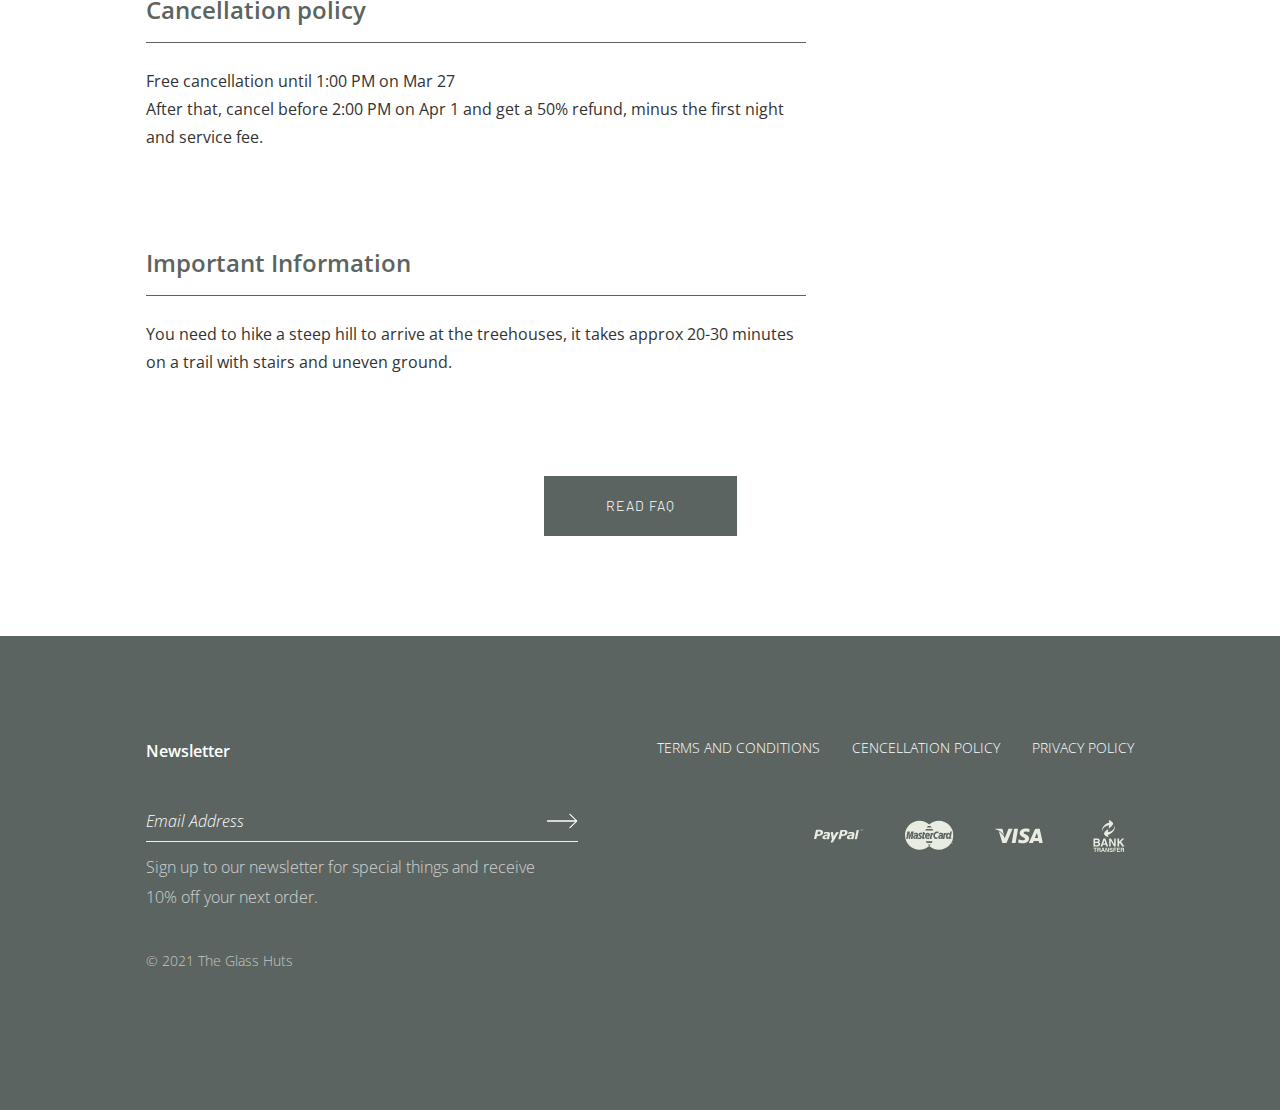
==== commit fe92c065: "minor fixes" ====
--- a/booking.html
+++ b/booking.html
@@ -97,7 +97,7 @@
               </div>
             </div>
 
-            <div class="accordion-booking__item active">
+            <div class="accordion-booking__item">
               <div class="accordion-booking__item-label">
                 <img class="feature-add" src="./img/booking/plus.svg" alt="Plus icon">
                 <div class="feature-title">
@@ -129,7 +129,7 @@
 
             <div class="accordion-booking__item">
               <div class="accordion-booking__item-label">
-                <img class="feature-add" src="./img/booking/checked.svg" alt="Checked icon">
+                <img class="feature-add" src="./img/booking/plus.svg" alt="Plus icon">
                 <div class="feature-title">
                   <p class="feature-text">Classic Dinner for two</p>
                   <p class="feature-price">800kr</p>
--- a/css/style.css
+++ b/css/style.css
@@ -608,7 +608,8 @@
 /**************************/
 
 .section-faq {
-  margin-top: 15rem;
+  margin: 15rem 0;
+
 }
 
 /**************************/
